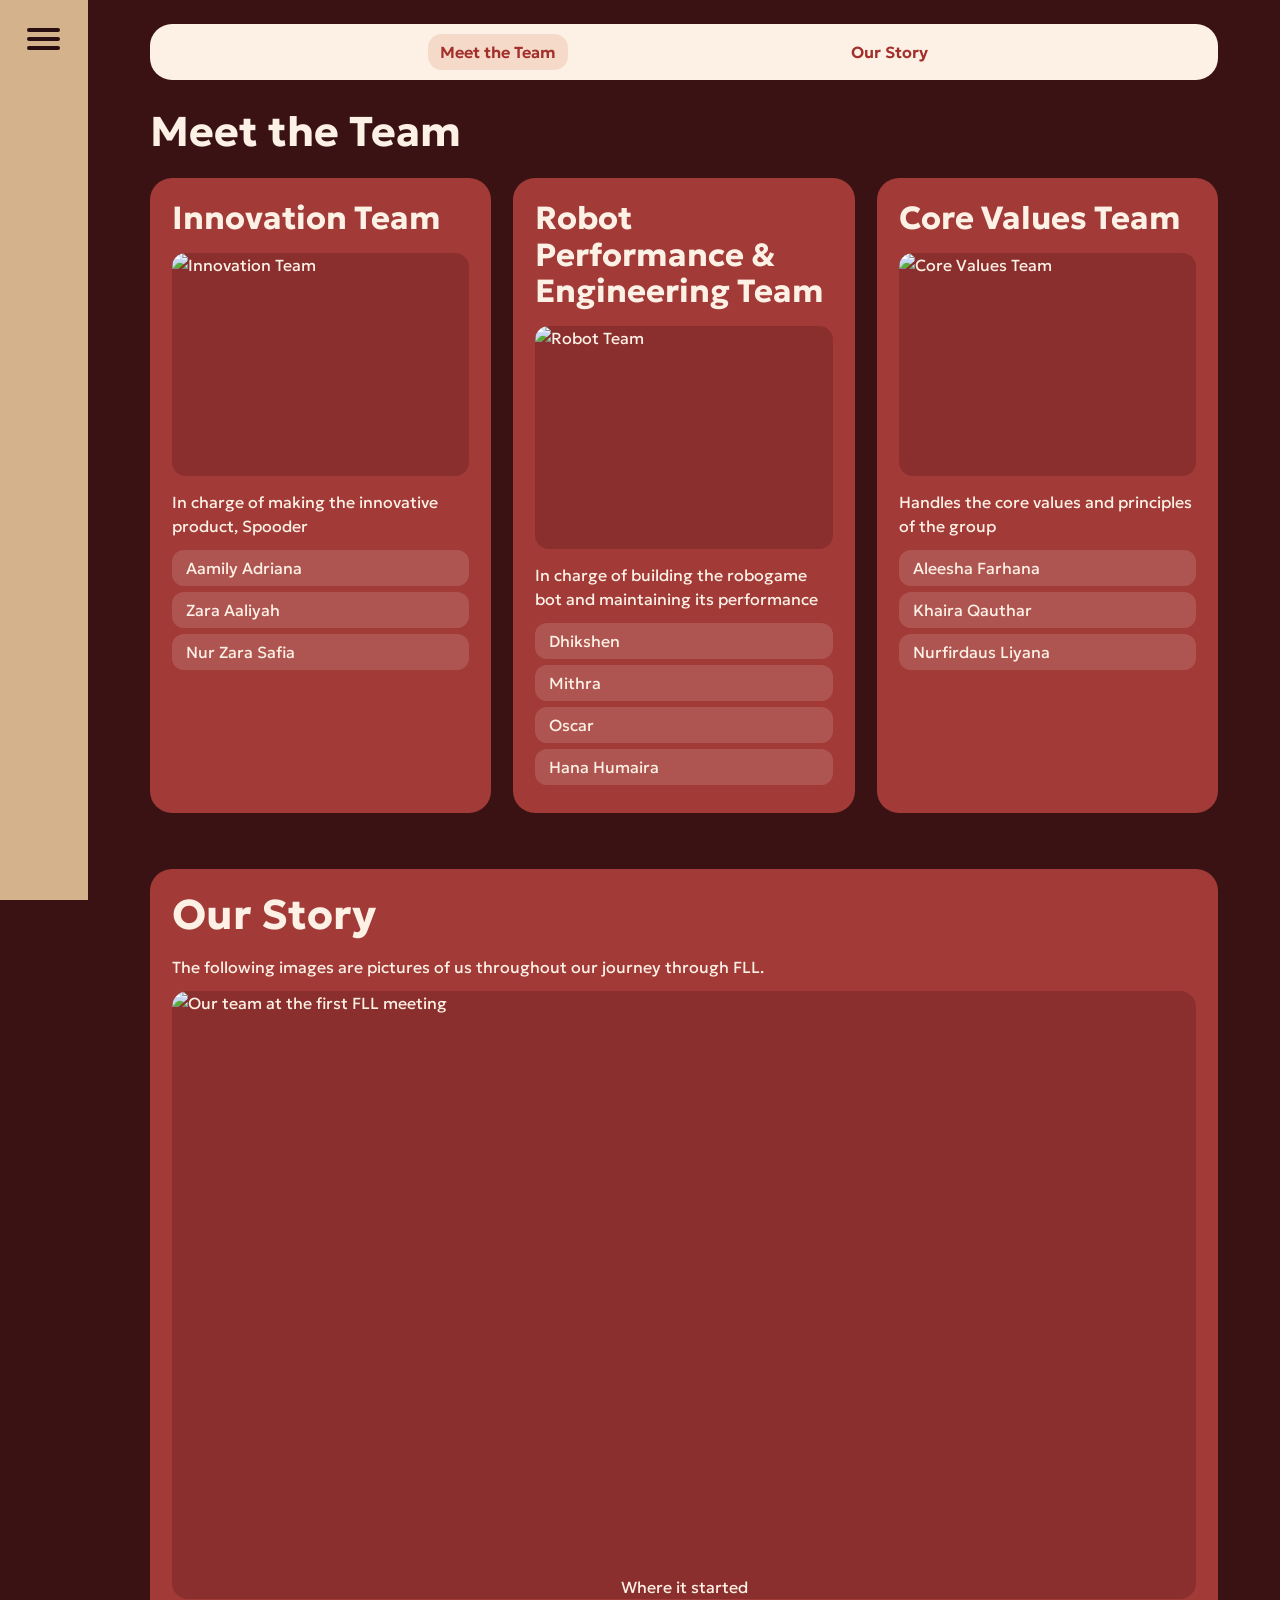
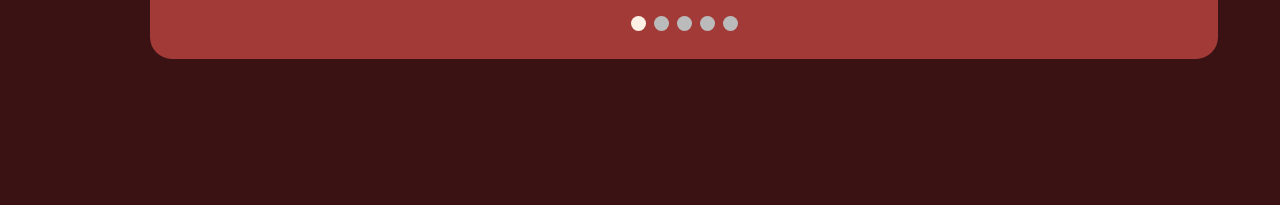
==== aboutus.html @ 6ea3d703 "Add files via upload" ====
<!DOCTYPE html>
<html lang="en">    
  <head>
      <meta charset="UTF-8">
      <meta name="viewport" content="width=device-width, initial-scale=1.0">
      <title>About Us - Spooder</title>
      <link rel="stylesheet" href="style.css">
      <link rel="stylesheet" href="aboutus.css">
    <script src="script.js" defer></script>
    <script src="aboutus.js" defer></script>
</head>
  <body>
  <nav role="navigation">
        <div id="menuToggle">
            <input type="checkbox" id="menuCheckbox" />

            <span></span>
            <span></span>
            <span></span>

            <ul id="menu">
                <li><a href="index.html" target="_self">Home</a></li>
                <li><a href="report.html" target="_self">Report</a></li>
                <li><a href="ourproduct.html" >Our Product</a></li>
                <li><a href="aboutus.html" target="_self">About Us</a></li>
                <li><a href="research.html" target="_self">Research</a></li>
            </ul>
        </div>
    </nav>

    <navbar>
        <div class="team">
            <button id="team-icon" alt="meet the team" href="#meet-the-team"></button>
            <label for="team-icon">Meet the Team</label>
        </div>
        <div class="ourStory">
            <button id="story-icon" alt="our story" href="#our-story"></button>
            <label for="story-icon">Our Story</label>
        </div>
    </navbar>

    <main>
        <section id="meet-the-team">
            <h1>Meet the Team</h1>
            <div id="innovation-team">
                <h2>Innovation Team</h2>
                <img src="assets/innovation_team.png" alt="Innovation Team">
                <h4>In charge of making the innovative product, Spooder</h4>
                <ul>
                    <li><p>Aamily Adriana</p></li>
                    <li><p>Zara Aaliyah</p></li>
                    <li><p>Nur Zara Safia</p></li>
                </ul>
            </div>

            <div id="robot-team">
                <h2>Robot Performance & Engineering Team</h2>
                <img src="assets/robot_team.png" alt="Robot Team">
                <h4>In charge of building the robogame bot and maintaining its performance</h4>
                <ul>
                    <li><p>Dhikshen</p></li>
                    <li><p>Mithra</p></li>
                    <li><p>Oscar</p></li>
                    <li><p>Hana Humaira</p></li>
                </ul>
            </div>

            <div id="core-values-team">
                <h2>Core Values Team</h2>
                <img src="assets/core_values_team.png" alt="Core Values Team">
                <h4>Handles the core values and principles of the group</h4>
                <ul>
                    <li><p>Aleesha Farhana</p></li>
                    <li><p>Khaira Qauthar</p></li>
                    <li><p>Nurfirdaus Liyana</p></li>
                </ul>
            </div>
        </section>

        <section id="our-story">
            <h1>Our Story</h1>
            <p>The following images are pictures of us throughout our journey through FLL.</p>
            <div id="story-carousel"></div> 

            <div class="story-carousel-dots" id="story-dots"></div>
            
        </section>

    </main>


    </body>
</html>
---- style.css ----
@import url('https://fonts.googleapis.com/css2?family=Geologica:wght@300..800&display=swap');

:root{
  --tan:#d4b28c; --rust:#a23b38; --rust-d:#8a2f2d; --cream:#fdf0e5;
  --red:#a32f2b; --wine:#3a1214; --ink:#2a0d10; --clay:#c9805f;
  --r:22px; --side:88px;
}
*{box-sizing:border-box}
html{scroll-behavior:smooth;scroll-padding-top:110px}
body{margin:0;padding-left:var(--side);min-height:100vh;font-family:"Geologica",sans-serif;color:var(--cream);line-height:1.5;
  background:var(--wine) url('assets/background.png') center/cover fixed}
:focus-visible{outline:3px solid var(--cream);outline-offset:3px}

/*  sidebar + hamburger */
nav[role=navigation]{position:fixed;inset:0 auto 0 0;width:var(--side);background:var(--tan);z-index:50}
#menuToggle{display:block;position:fixed;top:28px;left:27px;z-index:1;user-select:none;-webkit-user-select:none}
#menuToggle input{display:block;width:40px;height:32px;position:absolute;top:-7px;left:-5px;margin:0;cursor:pointer;opacity:0;z-index:2}
#menuToggle span{display:block;width:33px;height:4px;margin-bottom:5px;position:relative;background:var(--ink);border-radius:3px;z-index:1;
  transform-origin:4px 0;transition:transform .5s cubic-bezier(.77,.2,.05,1),opacity .55s ease}
#menuToggle span:first-child{transform-origin:0 0}
#menuToggle span:nth-last-child(2){transform-origin:0 100%}
#menuToggle input:checked~span{opacity:1;transform:rotate(45deg) translate(-2px,-1px)}
#menuToggle input:checked~span:nth-last-child(3){opacity:0;transform:rotate(0) scale(.2)}
#menuToggle input:checked~span:nth-last-child(2){transform:rotate(-45deg) translate(0,-1px)}
#menu{position:absolute;top:-28px;left:-27px;width:90vw;max-width:350px;height:100vh;margin:0;padding:120px 40px 40px;
  list-style:none;background:var(--tan);overflow-y:auto;transform:translate(-100%,0);transition:transform .5s cubic-bezier(.77,.2,.05,1)}
#menuToggle input:checked~ul{transform:none}
#menu li{padding:10px 0;font-size:1.5rem;font-weight:600}
#menu a{color:var(--ink);text-decoration:none;transition:color .2s}
#menu a:hover,#menu a[aria-current=page]{color:var(--rust)}
#menu a[aria-current=page]{text-decoration:underline;text-underline-offset:6px}

/* top shortcut bar  */
navbar{display:flex;justify-content:space-evenly;gap:8px;position:sticky;top:16px;z-index:5;
  width:calc(100% - 48px);max-width:1068px;margin:24px auto 0;padding:10px 14px;
  background:var(--cream);color:var(--red);border-radius:var(--r);font-weight:600}
navbar>div{display:flex;align-items:center;gap:10px;padding:6px 12px;border-radius:14px;cursor:pointer;transition:background .2s}
navbar>div:hover,navbar>div.active{background:#f5d9c9}
navbar img{height:38px;width:auto}
navbar label{cursor:pointer}
navbar button{display:none}

/* page body */
main{max-width:1148px;margin:0 auto;padding:28px 40px 90px}
main>section{margin-bottom:56px}
h1,h2,h3{line-height:1.15;margin:0 0 16px}
h1{font-size:clamp(1.9rem,4vw,2.6rem);font-weight:700}
h2{font-size:clamp(1.5rem,3vw,2rem);font-weight:700}
h3{font-size:1.2rem;font-weight:600}
h4{font-weight:400;margin:0 0 12px}
p{margin:0 0 12px}
img{max-width:100%}
main h6{display:inline-block;margin:14px 0 0;padding:6px 16px;background:var(--cream);color:var(--red);border-radius:16px;font-size:.9rem;font-weight:500}
main button{font:inherit;font-weight:600;background:var(--cream);color:var(--red);border:0;border-radius:999px;padding:10px 26px;cursor:pointer;transition:background .2s}
main button:hover{background:#fff7f0}
.resource-link{color:var(--cream);text-decoration:underline;text-underline-offset:4px}

/* carousel (shared)  */
.carousel{position:relative;overflow:hidden;border-radius:16px;background:var(--rust-d)}
.carousel-track{display:flex;transition:transform .4s ease}
.carousel-slide{min-width:100%;margin:0}
.carousel-slide img{display:block;width:100%;aspect-ratio:16/9;object-fit:cover}
.carousel-slide figcaption{padding:10px 16px}
.carousel-btn{position:absolute;top:calc(50% - 30px);transform:translateY(-50%);width:42px;height:42px;padding:0!important;font-size:1.6rem;line-height:1}
.carousel-btn.prev{left:12px}.carousel-btn.next{right:12px}
.carousel-dots{display:flex;justify-content:center;gap:8px;padding:12px}
.carousel-dots button{width:10px;height:10px;padding:0!important;border-radius:50%;background:rgba(253,240,229,.4)}
.carousel-dots button.on{background:var(--cream)}

@media (max-width:600px){
  :root{--side:64px}
  #menuToggle{left:16px}#menu{left:-16px}
  nav[role=navigation]::after{transform:translateX(-50%) scale(.8);transform-origin:top}
  navbar{width:calc(100% - 24px);margin:16px auto 0;padding:8px;font-size:.78rem}
  navbar>div{padding:4px 6px;gap:6px}navbar img{height:28px}
  main{padding:24px 12px 70px}
}
@media (prefers-reduced-motion:reduce){*{transition:none!important;scroll-behavior:auto!important}}

/* home page  */
#camera-feed{align-items:center;text-align:center}
#camera-frame{display:block;aspect-ratio:16/9;background:var(--rust);border-radius:var(--r);overflow:hidden}
#camera-feed-button{padding:12px 32px;align-content: center;background:var(--rust);color:var(--cream);border-radius:999px;font-size:1.2rem;font-weight:600;cursor:pointer;transition:background .2s;margin-bottom:12px}
#cave-status{text-align:center}
#status{width:fit-content;margin:0 auto 20px;padding:10px 44px;background:var(--cream);color:var(--red);border-radius:20px;font-size:clamp(1.6rem,4vw,2.2rem)}
#status[data-level=caution]{background:#ffd9a8;color:#8a4b00}
#status[data-level=danger]{background:#ffb8b2;color:#7a0f0a}
#status-values{display:grid;grid-template-columns:1fr 1fr;gap:10px 24px;padding:26px 34px;background:var(--rust);border-radius:var(--r);text-align:left;font-size:clamp(1.05rem,2.4vw,1.5rem)}
#status-values p{margin:0}
#status-values p:last-child:nth-child(odd){grid-column:1/-1;text-align:center}
#cave-status h5{margin:16px 0 0;padding:8px 22px;background:var(--cream);color:var(--red);border-radius:20px;font-size:1rem;font-weight:500;text-align:left}
#safety-tips{padding:22px 26px;background:var(--rust);border-radius:var(--r);min-height:220px}
#safety-tips h2{margin-bottom:8px}
#safety-tips-text{font-size:1.2rem}
@media (max-width:600px){#status-values{grid-template-columns:1fr}#status-values p:last-child:nth-child(odd){text-align:left}}
---- aboutus.css ----
#meet-the-team {
    display:grid;
    grid-template-columns:repeat(auto-fit,minmax(270px,1fr));
    gap:22px
}

#meet-the-team h1 {
    grid-column:1/-1;
    margin-bottom:0
}
#meet-the-team>div,#our-story{padding:22px;background:var(--rust);border-radius:var(--r)}
#meet-the-team img{display:block;width:100%;aspect-ratio:4/3;object-fit:cover;margin-bottom:14px;border-radius:14px;background:var(--rust-d)}
#meet-the-team ul{list-style:none;margin:0;padding:0}
#meet-the-team li{margin-bottom:6px}
#meet-the-team li p{margin:0;padding:6px 14px;background:rgba(253,240,229,.14);border-radius:12px}
#our-story{margin-top:0}

#story-carousel{position:relative;overflow:hidden;border-radius:16px;background:var(--rust-d)}
.story-slide{display:none}
.story-slide.active{display:block;animation:storyFade .6s ease}
.story-slide img{display:block;width:100%;aspect-ratio:16/9;object-fit:cover;margin:0;border-radius:0}
@keyframes storyFade{from{opacity:0}to{opacity:1}}
.story-carousel-dots{text-align:center;margin-top:14px}
.story-dot{height:15px;width:15px;margin:0 4px;padding:0;border:0;border-radius:50%;background:#bbb;cursor:pointer;transition:background-color .4s ease}
.story-dot.active{background:var(--cream)}

.caption{
    text-align: center;
    font-size: 16px;
    margin-top: 8px;
}
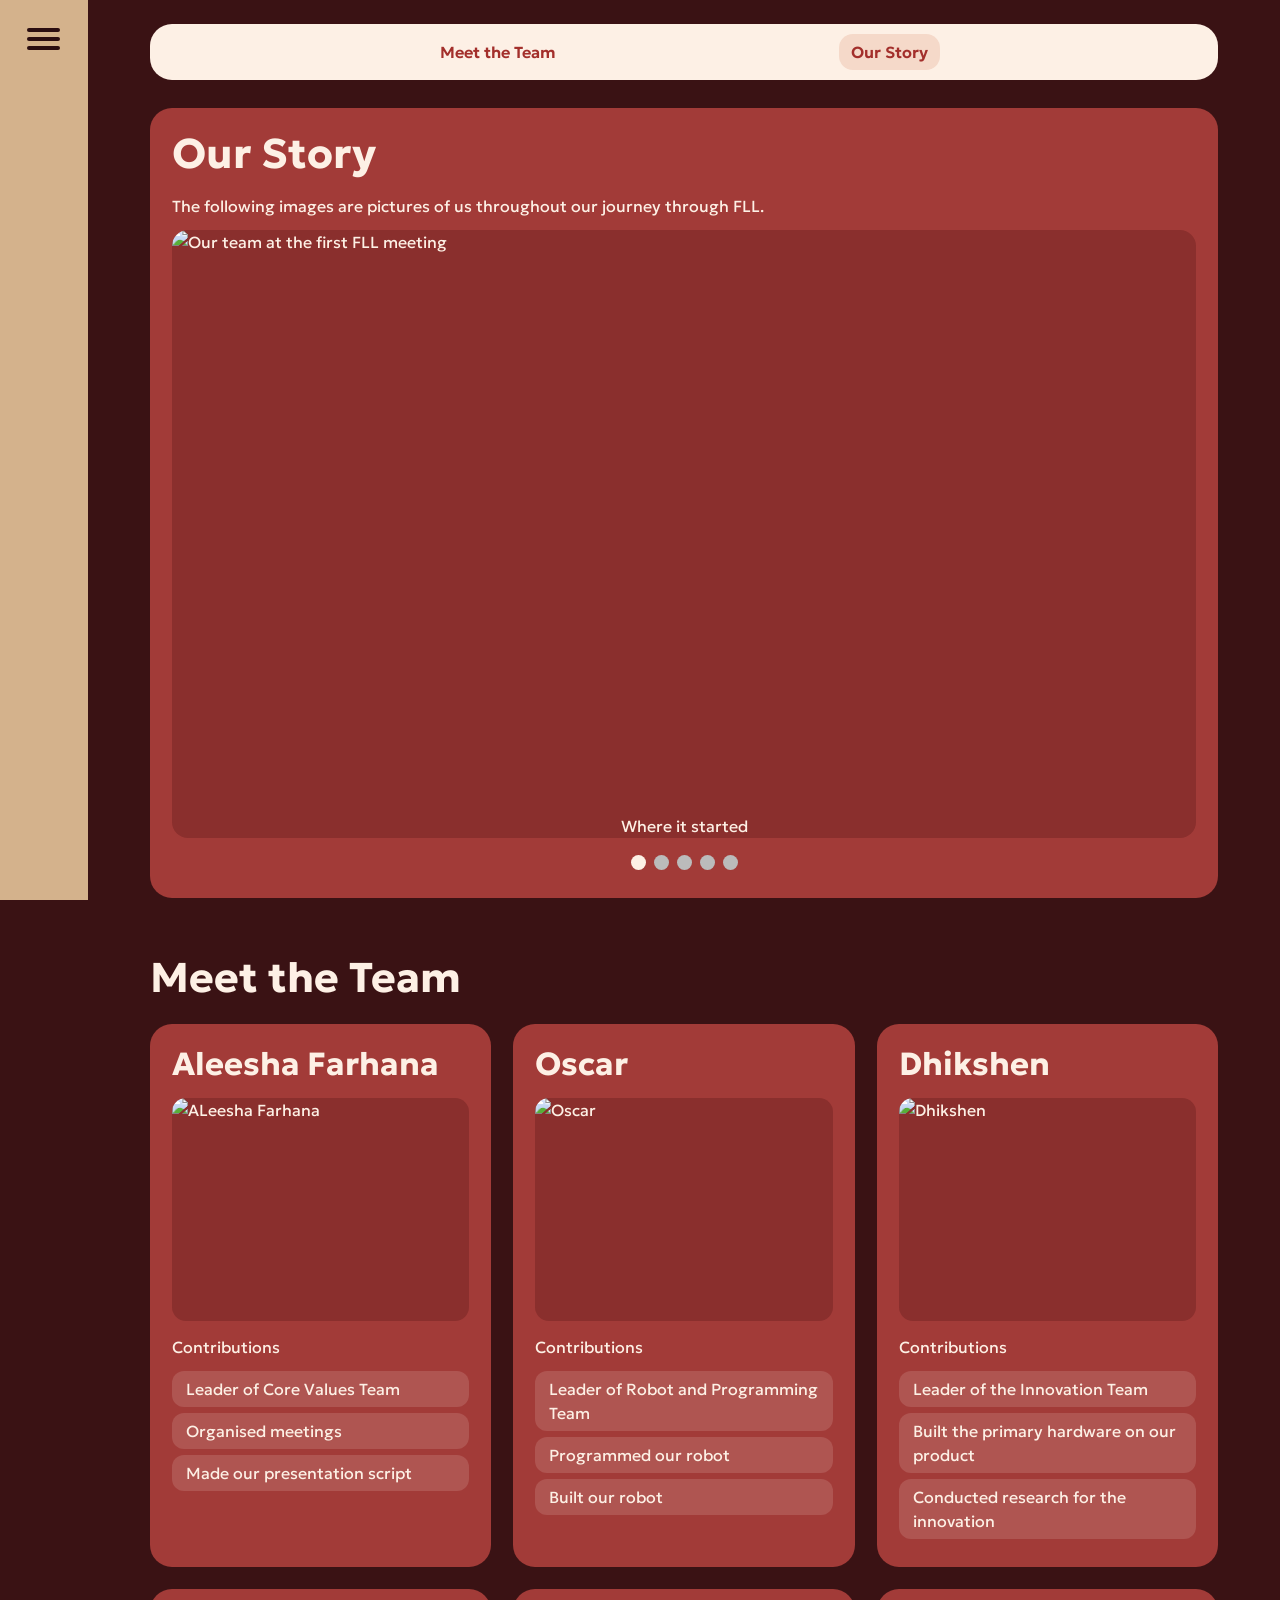
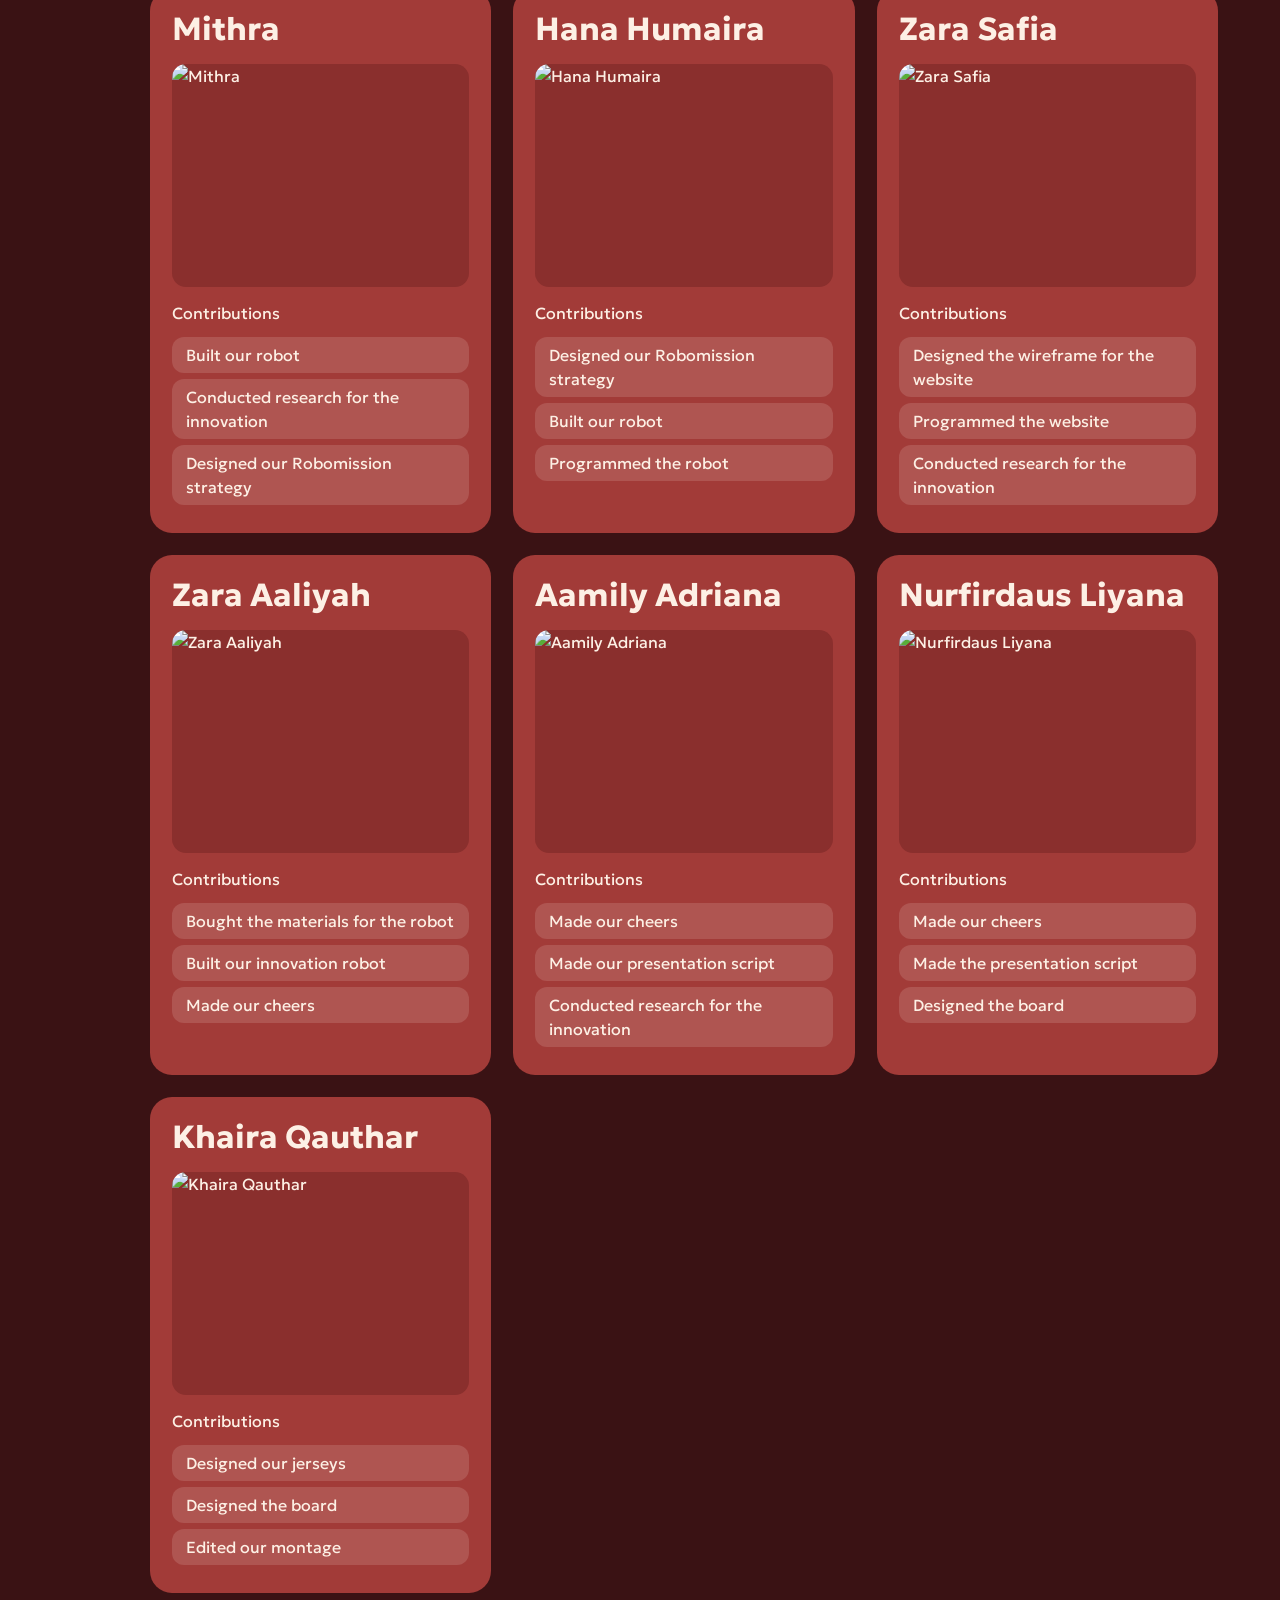
==== commit 55360fd4: "Add files via upload" ====
--- a/aboutus.html
+++ b/aboutus.html
@@ -40,43 +40,6 @@
     </navbar>
 
     <main>
-        <section id="meet-the-team">
-            <h1>Meet the Team</h1>
-            <div id="innovation-team">
-                <h2>Innovation Team</h2>
-                <img src="assets/innovation_team.png" alt="Innovation Team">
-                <h4>In charge of making the innovative product, Spooder</h4>
-                <ul>
-                    <li><p>Aamily Adriana</p></li>
-                    <li><p>Zara Aaliyah</p></li>
-                    <li><p>Nur Zara Safia</p></li>
-                </ul>
-            </div>
-
-            <div id="robot-team">
-                <h2>Robot Performance & Engineering Team</h2>
-                <img src="assets/robot_team.png" alt="Robot Team">
-                <h4>In charge of building the robogame bot and maintaining its performance</h4>
-                <ul>
-                    <li><p>Dhikshen</p></li>
-                    <li><p>Mithra</p></li>
-                    <li><p>Oscar</p></li>
-                    <li><p>Hana Humaira</p></li>
-                </ul>
-            </div>
-
-            <div id="core-values-team">
-                <h2>Core Values Team</h2>
-                <img src="assets/core_values_team.png" alt="Core Values Team">
-                <h4>Handles the core values and principles of the group</h4>
-                <ul>
-                    <li><p>Aleesha Farhana</p></li>
-                    <li><p>Khaira Qauthar</p></li>
-                    <li><p>Nurfirdaus Liyana</p></li>
-                </ul>
-            </div>
-        </section>
-
         <section id="our-story">
             <h1>Our Story</h1>
             <p>The following images are pictures of us throughout our journey through FLL.</p>
@@ -86,6 +49,123 @@
             
         </section>
 
+        <section id="meet-the-team">
+            <h1>Meet the Team</h1>
+
+
+            <div id="member1">
+                <h2>Aleesha Farhana</h2>
+                <img src="assets/esha.png" alt="ALeesha Farhana">
+                <h4>Contributions</h4>
+                <ul>
+                    <li><p>Leader of Core Values Team</p></li>
+                    <li><p>Organised meetings</p></li>
+                    <li><p>Made our presentation script</p></li>
+                </ul>
+            </div>
+            
+            <div id="member2">
+                <h2>Oscar</h2>
+                <img src="assets/oscar.png" alt="Oscar">
+                <h4>Contributions</h4>
+                <ul>
+                    <li><p>Leader of Robot and Programming Team</p></li>
+                    <li><p>Programmed our robot</p></li>
+                    <li><p>Built our robot</p></li>
+                </ul>
+            </div>
+
+            <div id="member3">
+                <h2>Dhikshen</h2>
+                <img src="assets/dhikshen.png" alt="Dhikshen">
+                <h4>Contributions</h4>
+                <ul>
+                    <li><p>Leader of the Innovation Team</p></li>
+                    <li><p>Built the primary hardware on our product</p></li>
+                    <li><p>Conducted research for the innovation</p></li>
+                </ul>
+            </div>
+
+            <div id="member4">
+                <h2>Mithra</h2>
+                <img src="assets/mithra.png" alt="Mithra">
+                <h4>Contributions</h4>
+                <ul>
+                    <li><p>Built our robot</p></li>
+                    <li><p>Conducted research for the innovation</p></li>
+                    <li><p>Designed our Robomission strategy</p></li>
+                </ul>
+            </div>
+
+            <div id="member5">
+                <h2>Hana Humaira</h2>
+                <img src="assets/maira.png" alt="Hana Humaira">
+                <h4>Contributions</h4>
+                <ul>
+                    <li><p>Designed our Robomission strategy</p></li>
+                    <li><p>Built our robot</p></li>
+                    <li><p>Programmed the robot</p></li>
+                </ul>
+            </div>
+
+            <div id="member6">
+                <h2>Zara Safia</h2>
+                <img src="assets/jaja.png" alt="Zara Safia">
+                <h4>Contributions</h4>
+                <ul>
+                    <li><p>Designed the wireframe for the website</p></li>
+                    <li><p>Programmed the website</p></li>
+                    <li><p>Conducted research for the innovation</p></li>
+                </ul>
+            </div>
+
+            <div id="member7">
+                <h2>Zara Aaliyah</h2>
+                <img src="assets/zaraaa.png" alt="Zara Aaliyah">
+                <h4>Contributions</h4>
+                <ul>
+                    <li><p>Bought the materials for the robot</p></li>
+                    <li><p>Built our innovation robot</p></li>
+                    <li><p>Made our cheers</p></li>
+                </ul>
+            </div>
+
+            <div id="member8">
+                <h2>Aamily Adriana</h2>
+                <img src="assets/aamily.png" alt="Aamily Adriana">
+                <h4>Contributions</h4>
+                <ul>
+                    <li><p>Made our cheers</p></li>
+                    <li><p>Made our presentation script</p></li>
+                    <li><p>Conducted research for the innovation</p></li>
+                </ul>
+            </div>
+
+            <div id="member9">
+                <h2>Nurfirdaus Liyana</h2>
+                <img src="assets/daus.png" alt="Nurfirdaus Liyana">
+                <h4>Contributions</h4>
+                <ul>
+                    <li><p>Made our cheers</p></li>
+                    <li><p>Made the presentation script</p></li>
+                    <li><p>Designed the board</p></li>
+                </ul>
+            </div>
+
+            <div id="member10">
+                <h2>Khaira Qauthar</h2>
+                <img src="assets/khaira.png" alt="Khaira Qauthar">
+                <h4>Contributions</h4>
+                <ul>
+                    <li><p>Designed our jerseys</p></li>
+                    <li><p>Designed the board</p></li>
+                    <li><p>Edited our montage</p></li>
+                </ul>
+            </div>
+
+            
+        </section>
+
     </main>
 
 
